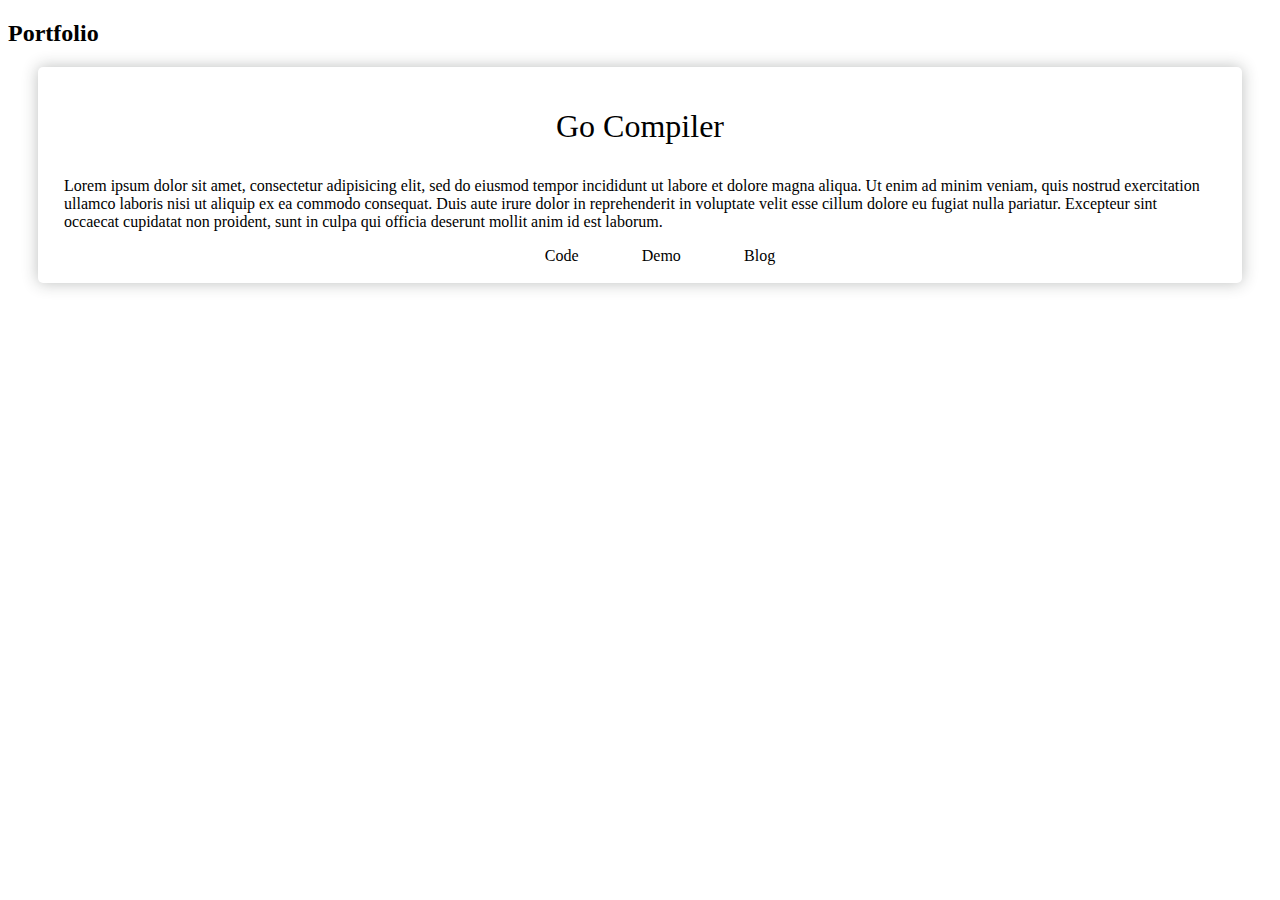
==== portfolio.html @ f5334eda "added landing page" ====
<!DOCTYPE html>
<html>
<head>
	<title>Nishchay Parashar|Portfolio</title>
	<link rel="stylesheet" type="text/css" href="https://stackpath.bootstrapcdn.com/font-awesome/4.7.0/css/font-awesome.min.css">
	<link rel="stylesheet" type="text/css" href="./style/portfolio.css">
</head>
<body>
	<h2>Portfolio</h2>

	<div class="projects">
		
		<div class="project-card">
			<p class="name">Go Compiler</p>
			<p>Lorem ipsum dolor sit amet, consectetur adipisicing elit, sed do eiusmod
			tempor incididunt ut labore et dolore magna aliqua. Ut enim ad minim veniam,
			quis nostrud exercitation ullamco laboris nisi ut aliquip ex ea commodo
			consequat. Duis aute irure dolor in reprehenderit in voluptate velit esse
			cillum dolore eu fugiat nulla pariatur. Excepteur sint occaecat cupidatat non
			proident, sunt in culpa qui officia deserunt mollit anim id est laborum.</p>
			<div class="project-footer">
				<ul>
					<li>Code</li>
					<li>Demo</li>
					<li>Blog</li>
				</ul>
			</div>
		</div>

	</div>


</body>
</html>
---- style/portfolio.css ----
.projects {

}

.project-card {
	width: 90vw;
	padding: 1vh 2vw;
	border-radius: 5px;
	box-shadow: 0 0 16px rgba(34, 39, 37, 0.3);
	margin: auto auto;
}
.project-card .name {
	font-size: 2rem;
	text-align: center;
	font-weight: lighter;
}
.project-card .skills {
	font-size: 0.75rem;
}
.project-card .project-footer ul {
	list-style: none;
	display: flex;
	justify-content: space-between;
	width: 20%;
	margin: 1vh auto;
}
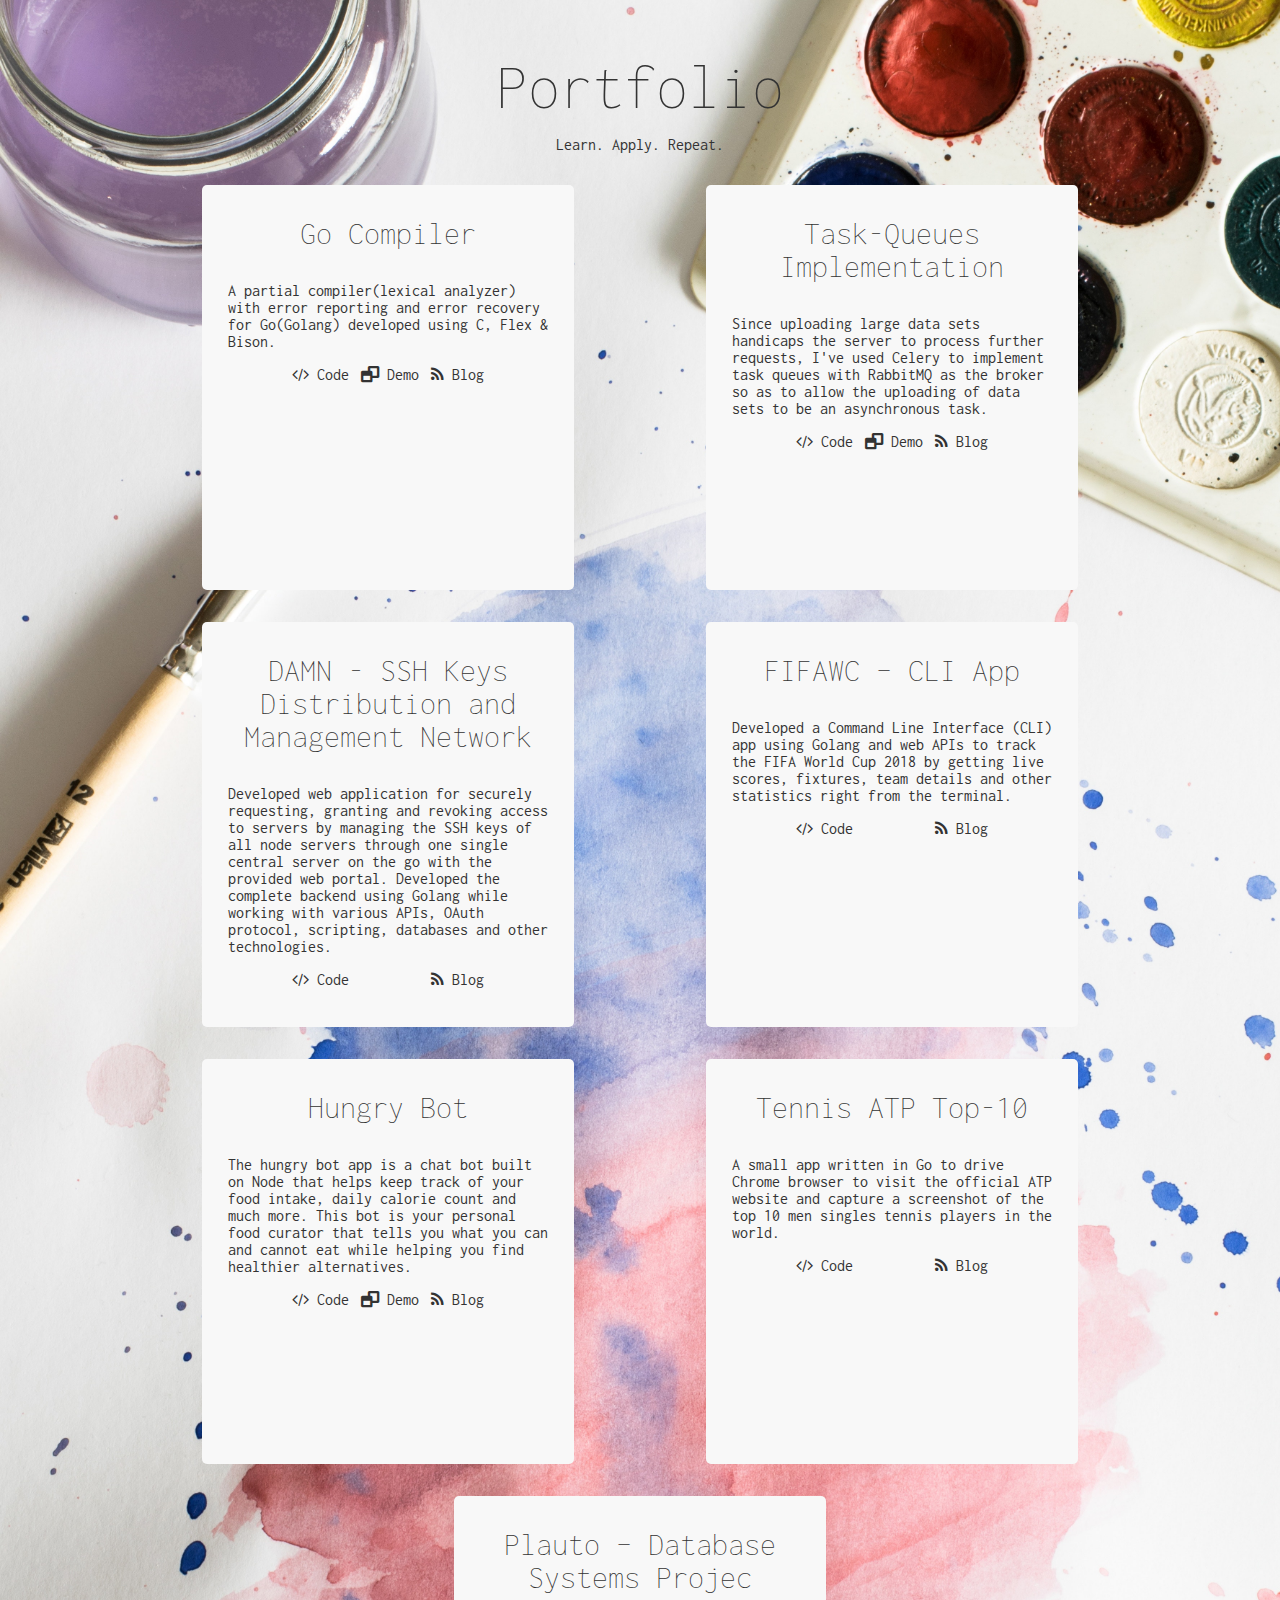
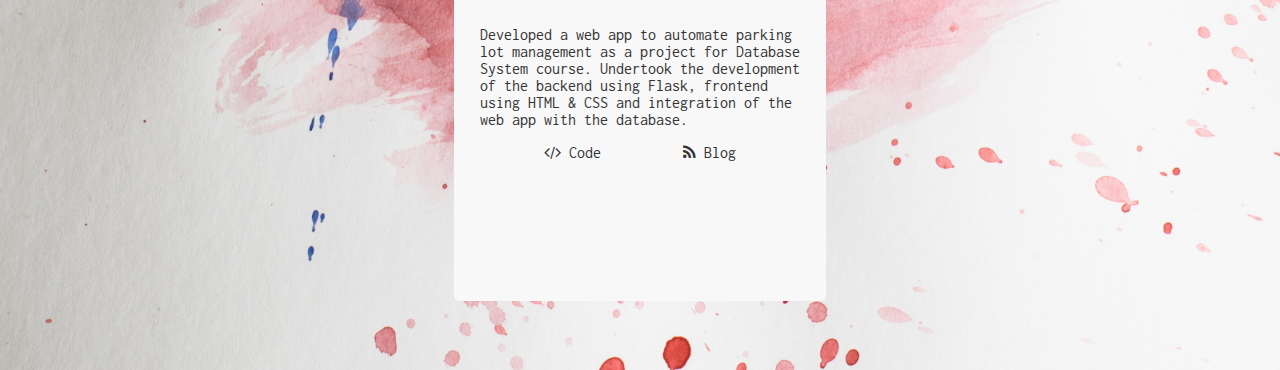
==== commit 78d9fe2f: "added portfolio" ====
--- a/portfolio.html
+++ b/portfolio.html
@@ -3,29 +3,82 @@
 <head>
 	<title>Nishchay Parashar|Portfolio</title>
 	<link rel="stylesheet" type="text/css" href="https://stackpath.bootstrapcdn.com/font-awesome/4.7.0/css/font-awesome.min.css">
+	<link href="https://fonts.googleapis.com/css?family=Inconsolata&display=swap" rel="stylesheet">
 	<link rel="stylesheet" type="text/css" href="./style/portfolio.css">
 </head>
 <body>
-	<h2>Portfolio</h2>
+	<div class="heading">
+		<h2>Portfolio</h2>
+		<p>Learn. Apply. Repeat.</p>
+	</div>
 
 	<div class="projects">
 		
 		<div class="project-card">
 			<p class="name">Go Compiler</p>
-			<p>Lorem ipsum dolor sit amet, consectetur adipisicing elit, sed do eiusmod
-			tempor incididunt ut labore et dolore magna aliqua. Ut enim ad minim veniam,
-			quis nostrud exercitation ullamco laboris nisi ut aliquip ex ea commodo
-			consequat. Duis aute irure dolor in reprehenderit in voluptate velit esse
-			cillum dolore eu fugiat nulla pariatur. Excepteur sint occaecat cupidatat non
-			proident, sunt in culpa qui officia deserunt mollit anim id est laborum.</p>
+			<p>A partial compiler(lexical analyzer) with error reporting and error recovery for Go(Golang) developed using C, Flex & Bison.</p>
 			<div class="project-footer">
-				<ul>
-					<li>Code</li>
-					<li>Demo</li>
-					<li>Blog</li>
-				</ul>
+				<span><i class="fa fa-code"></i> <a href="https://github.com/nishchayp/web-go-compiler">Code</a></span>
+				<span><i class="fa fa-window-restore"></i> <a href="http://gocompiler.nishchayp.tk/">Demo</a></span>
+				<span><i class="fa fa-rss"></i> <a href="http://blog.nishchayp.tk/post/code/go-compiler/">Blog</a></span>
 			</div>
 		</div>
+
+		<div class="project-card">
+			<p class="name">Task-Queues Implementation</p>
+			<p>Since uploading large data sets handicaps the server to process further requests, I've used Celery to implement task queues with RabbitMQ as the broker so as to allow the uploading of data sets to be an asynchronous task.</p>
+			<div class="project-footer">
+				<span><i class="fa fa-code"></i> <a href="https://github.com/nishchayp/task-queues-implementaion">Code</a></span>
+				<span><i class="fa fa-window-restore"></i> <a href="http://tqi.nishchayp.tk/">Demo</a></span>
+				<span><i class="fa fa-rss"></i> <a href="http://blog.nishchayp.tk/post/code/task-queues-implementaion/">Blog</a></span>
+			</div>
+		</div>
+
+		<div class="project-card">
+			<p class="name">DAMN - SSH Keys Distribution and Management Network</p>
+			<p>Developed web application for securely requesting, granting and revoking access to servers by managing the SSH keys of all node servers through one single central server on the go with the provided web portal. Developed the complete backend using Golang while working with various APIs, OAuth protocol, scripting, databases and other technologies.</p>
+			<div class="project-footer">
+				<span><i class="fa fa-code"></i> <a href="https://github.com/nishchayp/DAMN">Code</a></span>
+				<span><i class="fa fa-rss"></i> <a href="http://blog.nishchayp.tk/post/code/DAMN/">Blog</a></span>
+			</div>
+		</div>
+
+		<div class="project-card">
+			<p class="name">FIFAWC – CLI App</p>
+			<p>Developed a Command Line Interface (CLI) app using Golang and web APIs to track the FIFA World Cup 2018 by getting live scores, fixtures, team details and other statistics right from the terminal.</p>
+			<div class="project-footer">
+				<span><i class="fa fa-code"></i> <a href="https://github.com/nishchayp/fifawc">Code</a></span>
+				<span><i class="fa fa-rss"></i> <a href="http://blog.nishchayp.tk/post/code/fifawc/">Blog</a></span>
+			</div>
+		</div>
+
+		<div class="project-card">
+			<p class="name">Hungry Bot</p>
+			<p>The hungry bot app is a chat bot built on Node that helps keep track of your food intake, daily calorie count and much more. This bot is your personal food curator that tells you what you can and cannot eat while helping you find healthier alternatives.</p>
+			<div class="project-footer">
+				<span><i class="fa fa-code"></i> <a href="https://github.com/nishchayp/HealthyBot-MSBotFramework">Code</a></span>
+				<span><i class="fa fa-window-restore"></i> <a href="https://www.youtube.com/watch?v=i6T6MTLrY9s">Demo</a></span>
+				<span><i class="fa fa-rss"></i> <a href="http://blog.nishchayp.tk/post/code/hungry-bot/">Blog</a></span>
+			</div>
+		</div>
+
+		<div class="project-card">
+			<p class="name">Tennis ATP Top-10</p>
+			<p>A small app written in Go to drive Chrome browser to visit the official ATP website and capture a screenshot of the top 10 men singles tennis players in the world.</p>
+			<div class="project-footer">
+				<span><i class="fa fa-code"></i> <a href="https://github.com/nishchayp/atp-top10">Code</a></span>
+				<span><i class="fa fa-rss"></i> <a href="http://blog.nishchayp.tk/post/code/atp-top10/">Blog</a></span>
+			</div>
+		</div>
+
+		<div class="project-card">
+			<p class="name">Plauto – Database Systems Projec</p>
+			<p>Developed a web app to automate parking lot management as a project for Database System course. Undertook the development of the backend using Flask, frontend using HTML & CSS and integration of the web app with the database.</p>
+			<div class="project-footer">
+				<span><i class="fa fa-code"></i> <a href="https://github.com/nishchayp/parking-lot-automation">Code</a></span>
+				<span><i class="fa fa-rss"></i> <a href="http://blog.nishchayp.tk/post/code/plauto/">Blog</a></span>
+			</div>
+		</div>	
 
 	</div>
 
--- a/style/portfolio.css
+++ b/style/portfolio.css
@@ -1,26 +1,56 @@
+* {
+    font-family: 'Inconsolata', monospace;
+    color: #333333;
+}
+
+body {
+    background-image: url("art.jpg");
+    background-size: cover;
+	padding: 5vh 10vw;
+}
+
+.heading {
+	text-align: center;
+}
+.heading h2 {
+	font-size: 4rem;
+	margin: 0;
+	font-weight: lighter;
+}
+
 .projects {
-
+	display: flex;
+	justify-content: space-around;
+	flex-wrap: wrap;
 }
 
 .project-card {
-	width: 90vw;
-	padding: 1vh 2vw;
+	background-color: #f8f8f8;
+	height: 45vh;
+	width: 25vw;
+	padding: 0 2vw;
 	border-radius: 5px;
+	margin: auto auto;
+	transition: 0.3s;
+	margin: 1rem;
+	overflow: scroll;
+}
+.project-card:hover {
 	box-shadow: 0 0 16px rgba(34, 39, 37, 0.3);
-	margin: auto auto;
 }
 .project-card .name {
 	font-size: 2rem;
 	text-align: center;
 	font-weight: lighter;
 }
-.project-card .skills {
-	font-size: 0.75rem;
-}
-.project-card .project-footer ul {
-	list-style: none;
+.project-card .project-footer {
 	display: flex;
 	justify-content: space-between;
-	width: 20%;
-	margin: 1vh auto;
+	margin: 1vh 5vw;
+}
+.project-card .project-footer a {
+	text-decoration: none;
+}
+.project-card .project-footer a:hover {
+	text-decoration: underline;
 }